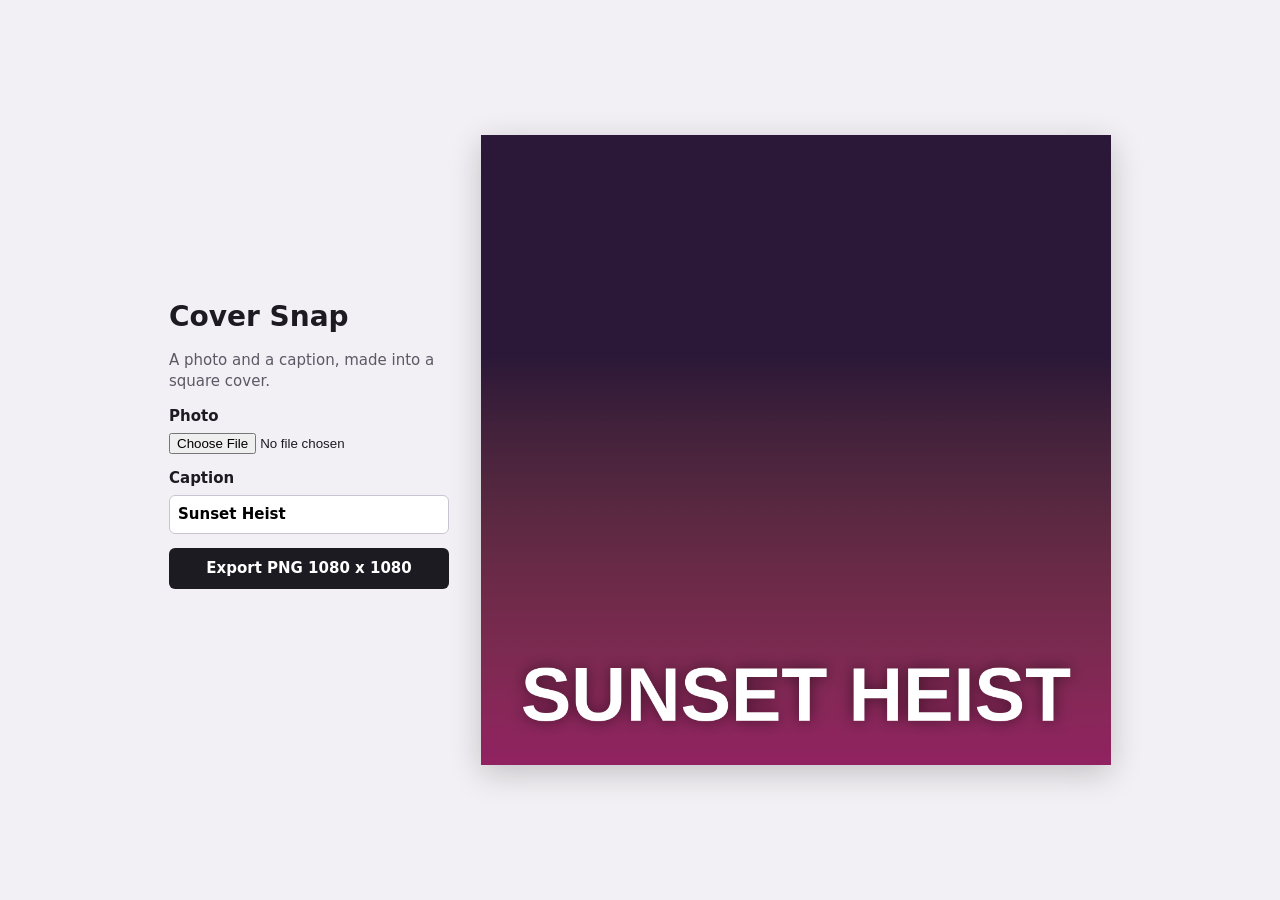
==== app/index.html @ b71f2266 "starter: kit scaffold for gta6-cover-art-01" ====
<!doctype html>
<html lang="en">
<head>
<meta charset="utf-8">
<meta name="viewport" content="width=device-width, initial-scale=1">
<title>Cover Snap</title>
<link rel="stylesheet" href="./style.css">
</head>
<body>
<main class="app">
  <section class="controls">
    <h1>Cover Snap</h1>
    <p>A photo and a caption, made into a square cover.</p>
    <label>Photo <input id="photo" type="file" accept="image/*"></label>
    <label>Caption <input id="caption" type="text" maxlength="40" value="Sunset Heist"></label>
    <button id="export" type="button">Export PNG 1080 x 1080</button>
    <p id="status" role="status"></p>
  </section>
  <canvas id="cover" width="1080" height="1080" aria-label="The cover"></canvas>
</main>
<script type="module" src="./src/main.js"></script>
</body>
</html>
---- app/style.css ----
html, body { margin: 0; height: 100%; background: #f2f0f4; color: #1d1b22; font: 15px/1.4 system-ui, sans-serif; }
.app { display: flex; gap: 32px; align-items: center; justify-content: center; height: 100%; padding: 24px; box-sizing: border-box; }
.controls { display: flex; flex-direction: column; gap: 14px; width: 280px; }
.controls h1 { margin: 0; font-size: 28px; }
.controls p { margin: 0; color: #5c5866; }
label { display: flex; flex-direction: column; gap: 6px; font-weight: 600; }
input[type=text] { font: inherit; padding: 8px; border: 1px solid #c9c4d1; border-radius: 6px; }
button { font: inherit; font-weight: 700; padding: 10px; border: 0; border-radius: 6px; background: #1d1b22; color: #fff; cursor: pointer; }
canvas { width: min(70vh, 60vw); height: min(70vh, 60vw); box-shadow: 0 8px 30px rgba(0, 0, 0, 0.2); }
body.shot-cover .controls { display: none; }
body.shot-cover .app { padding: 0; }
body.shot-cover canvas { width: 100vw; height: 100vh; box-shadow: none; }
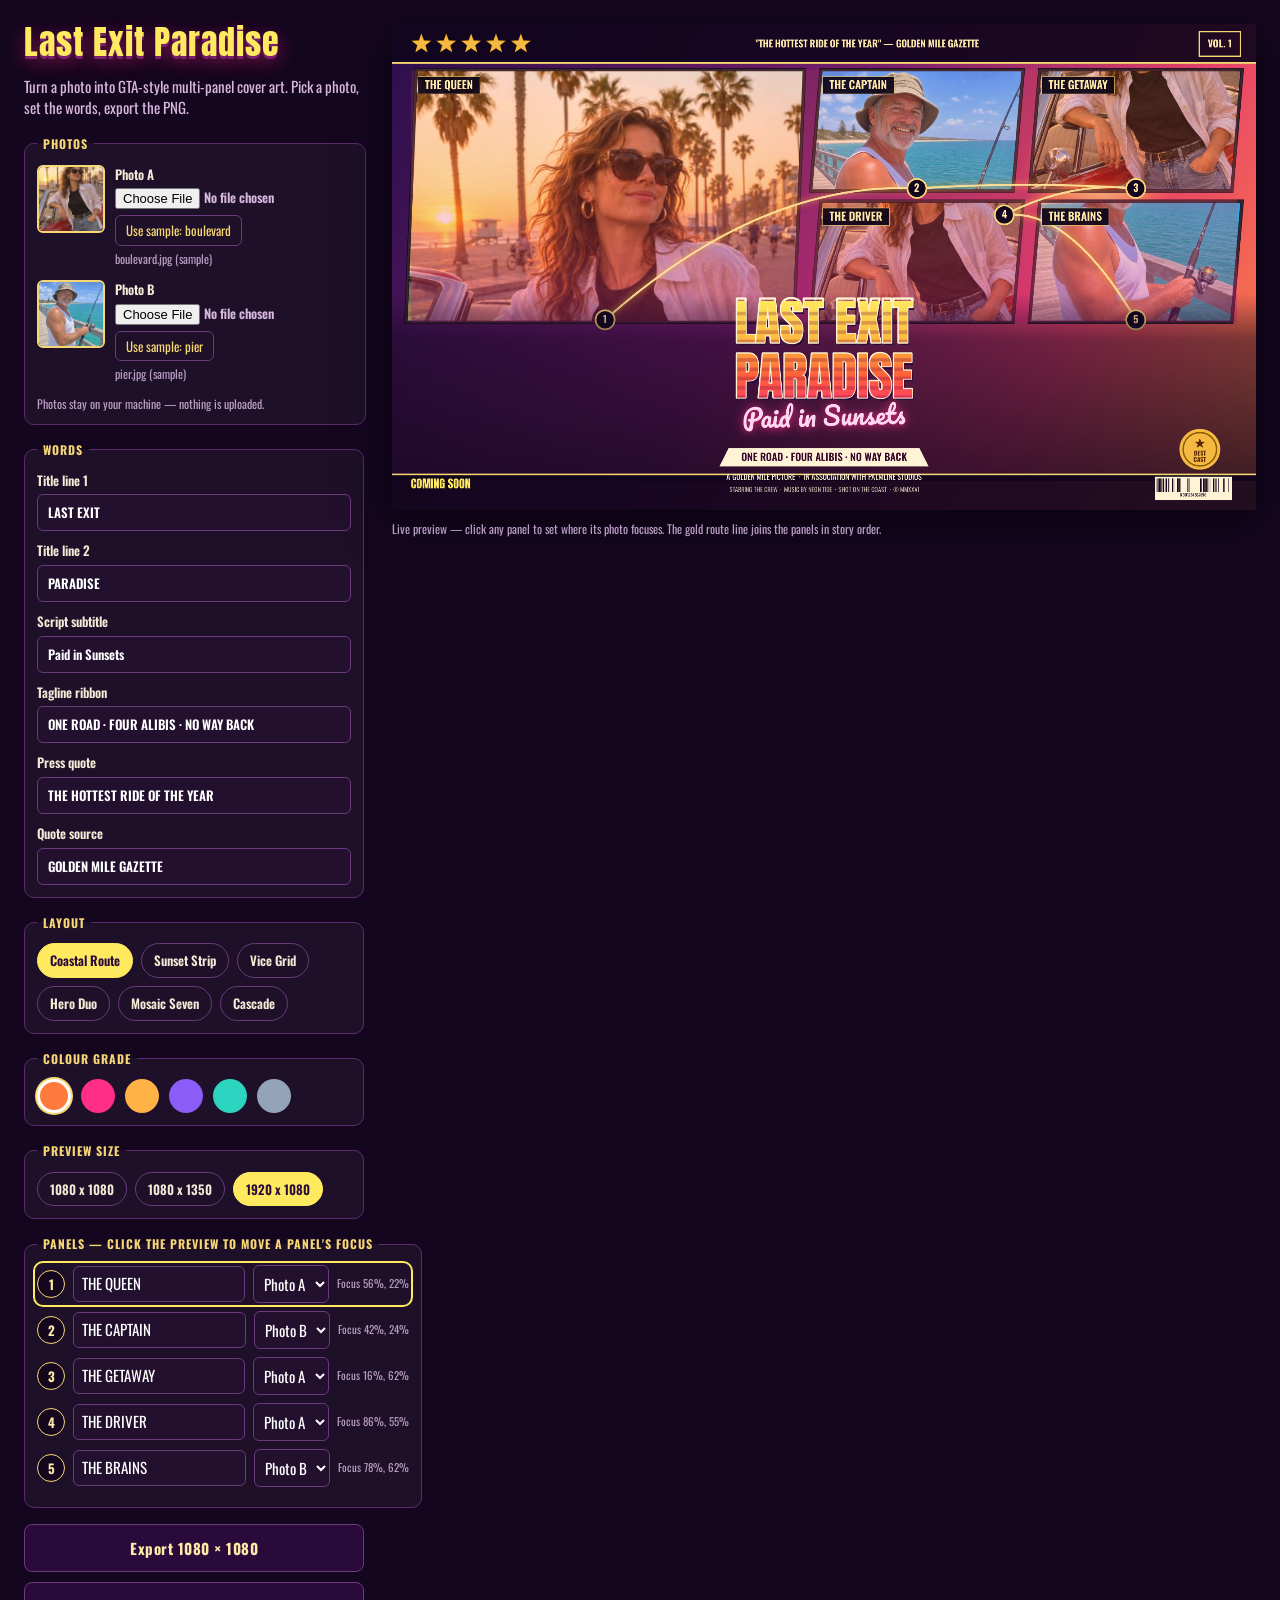
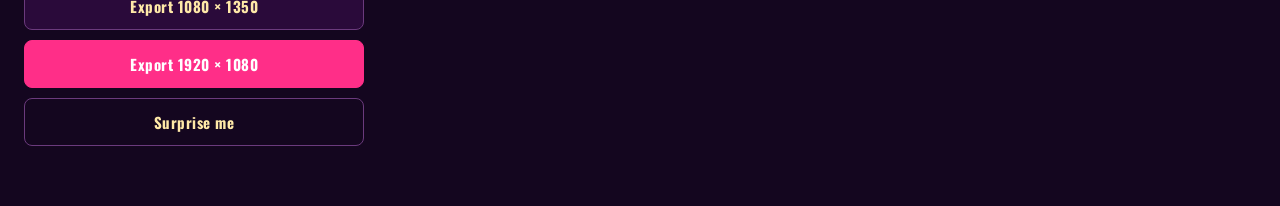
==== commit 63a42586: "Last Exit Paradise: GTA 6-style multi-panel cover maker - Canvas cover renderer: 6 slanted-panel lay" ====
--- a/app/index.html
+++ b/app/index.html
@@ -3,20 +3,78 @@
 <head>
 <meta charset="utf-8">
 <meta name="viewport" content="width=device-width, initial-scale=1">
-<title>Cover Snap</title>
+<title>Last Exit Paradise — GTA 6 Cover Art Maker</title>
 <link rel="stylesheet" href="./style.css">
 </head>
 <body>
 <main class="app">
-  <section class="controls">
-    <h1>Cover Snap</h1>
-    <p>A photo and a caption, made into a square cover.</p>
-    <label>Photo <input id="photo" type="file" accept="image/*"></label>
-    <label>Caption <input id="caption" type="text" maxlength="40" value="Sunset Heist"></label>
-    <button id="export" type="button">Export PNG 1080 x 1080</button>
+  <section class="controls" aria-label="Cover editor">
+    <h1>Last Exit Paradise</h1>
+    <p class="tag">Turn a photo into GTA-style multi-panel cover art. Pick a photo, set the words, export the PNG.</p>
+
+    <fieldset>
+      <legend>Photos</legend>
+      <div class="photo-row">
+        <img id="thumbA" class="thumb" alt="Photo A preview" hidden>
+        <div>
+          <label class="file-label">Photo A <input id="photoA" type="file" accept="image/*"></label>
+          <button id="sampleA" type="button" class="mini">Use sample: boulevard</button>
+          <p id="photoAName" class="file-name"></p>
+        </div>
+      </div>
+      <div class="photo-row">
+        <img id="thumbB" class="thumb" alt="Photo B preview" hidden>
+        <div>
+          <label class="file-label">Photo B <input id="photoB" type="file" accept="image/*"></label>
+          <button id="sampleB" type="button" class="mini">Use sample: pier</button>
+          <p id="photoBName" class="file-name"></p>
+        </div>
+      </div>
+      <p class="hint">Photos stay on your machine — nothing is uploaded.</p>
+    </fieldset>
+
+    <fieldset>
+      <legend>Words</legend>
+      <label>Title line 1 <input id="title" type="text" maxlength="24" value="LAST EXIT"></label>
+      <label>Title line 2 <input id="title2" type="text" maxlength="24" value="PARADISE"></label>
+      <label>Script subtitle <input id="subtitle" type="text" maxlength="32" value="Paid in Sunsets"></label>
+      <label>Tagline ribbon <input id="tagline" type="text" maxlength="48" value="ONE ROAD · FOUR ALIBIS · NO WAY BACK"></label>
+      <label>Press quote <input id="quote" type="text" maxlength="48" value="THE HOTTEST RIDE OF THE YEAR"></label>
+      <label>Quote source <input id="quoteSource" type="text" maxlength="28" value="GOLDEN MILE GAZETTE"></label>
+    </fieldset>
+
+    <fieldset>
+      <legend>Layout</legend>
+      <div id="layouts" class="chips" role="group" aria-label="Panel layout"></div>
+    </fieldset>
+
+    <fieldset>
+      <legend>Colour grade</legend>
+      <div id="grades" class="swatches" role="group" aria-label="Colour grade"></div>
+    </fieldset>
+
+    <fieldset>
+      <legend>Preview size</legend>
+      <div id="sizes" class="chips" role="group" aria-label="Export size"></div>
+    </fieldset>
+
+    <fieldset>
+      <legend>Panels — click the preview to move a panel's focus</legend>
+      <div id="panels"></div>
+    </fieldset>
+
+    <div class="exports">
+      <button id="exportSquare" type="button">Export 1080 × 1080</button>
+      <button id="exportPortrait" type="button">Export 1080 × 1350</button>
+      <button id="exportLandscape" type="button" class="primary">Export 1920 × 1080</button>
+      <button id="shuffle" type="button" class="ghost">Surprise me</button>
+    </div>
     <p id="status" role="status"></p>
   </section>
-  <canvas id="cover" width="1080" height="1080" aria-label="The cover"></canvas>
+  <section class="preview" aria-label="Live cover preview">
+    <canvas id="cover" width="1920" height="1080" aria-label="The cover"></canvas>
+    <p class="hint">Live preview — click any panel to set where its photo focuses. The gold route line joins the panels in story order.</p>
+  </section>
 </main>
 <script type="module" src="./src/main.js"></script>
 </body>
--- a/app/style.css
+++ b/app/style.css
@@ -1,12 +1,46 @@
-html, body { margin: 0; height: 100%; background: #f2f0f4; color: #1d1b22; font: 15px/1.4 system-ui, sans-serif; }
-.app { display: flex; gap: 32px; align-items: center; justify-content: center; height: 100%; padding: 24px; box-sizing: border-box; }
-.controls { display: flex; flex-direction: column; gap: 14px; width: 280px; }
-.controls h1 { margin: 0; font-size: 28px; }
-.controls p { margin: 0; color: #5c5866; }
-label { display: flex; flex-direction: column; gap: 6px; font-weight: 600; }
-input[type=text] { font: inherit; padding: 8px; border: 1px solid #c9c4d1; border-radius: 6px; }
-button { font: inherit; font-weight: 700; padding: 10px; border: 0; border-radius: 6px; background: #1d1b22; color: #fff; cursor: pointer; }
-canvas { width: min(70vh, 60vw); height: min(70vh, 60vw); box-shadow: 0 8px 30px rgba(0, 0, 0, 0.2); }
-body.shot-cover .controls { display: none; }
+@font-face { font-family: 'Anton'; src: url('./fonts/Anton-Regular.ttf') format('truetype'); font-display: swap; }
+@font-face { font-family: 'Pacifico'; src: url('./fonts/Pacifico-Regular.ttf') format('truetype'); font-display: swap; }
+@font-face { font-family: 'Oswald'; src: url('./fonts/Oswald-Variable.ttf') format('truetype'); font-weight: 200 700; font-display: swap; }
+
+html, body { margin: 0; min-height: 100%; background: #14061f; color: #f5ead6; font: 15px/1.45 'Oswald', system-ui, sans-serif; }
+.app { display: flex; gap: 28px; align-items: flex-start; justify-content: center; padding: 24px; box-sizing: border-box; }
+.controls { display: flex; flex-direction: column; gap: 16px; width: 340px; flex-shrink: 0; }
+.controls h1 { margin: 0; font: 34px/1.05 Anton, sans-serif; letter-spacing: 1px; color: #ffe95e; text-shadow: 0 3px 0 #7a1e6e, 0 6px 18px rgba(255, 46, 136, 0.5); }
+.tag { margin: 0; color: #d9b8e0; }
+fieldset { border: 1px solid #5b2a6e; border-radius: 10px; padding: 12px; margin: 0; background: rgba(255, 255, 255, 0.04); }
+legend { font-weight: 700; letter-spacing: 1px; text-transform: uppercase; font-size: 12px; color: #f7d774; padding: 0 6px; }
+label { display: flex; flex-direction: column; gap: 5px; font-weight: 600; font-size: 13px; margin-bottom: 10px; }
+label:last-child { margin-bottom: 0; }
+input[type=text] { font: inherit; padding: 8px 10px; border: 1px solid #6b3a7d; border-radius: 6px; background: #22102e; color: #fff; }
+input[type=file] { font: inherit; color: #d9b8e0; }
+.file-label { margin-bottom: 6px; }
+.mini { font: inherit; font-size: 13px; padding: 5px 10px; border: 1px solid #6b3a7d; border-radius: 6px; background: transparent; color: #f7d774; cursor: pointer; }
+.photo-row { display: flex; gap: 10px; align-items: flex-start; margin-bottom: 12px; }
+.thumb { width: 64px; height: 64px; object-fit: cover; border-radius: 6px; border: 2px solid #f7d774; }
+.file-name { margin: 4px 0 0; font-size: 12px; color: #b99cc4; }
+.hint { margin: 0; font-size: 12px; color: #b99cc4; }
+.chips { display: flex; flex-wrap: wrap; gap: 8px; }
+.chip { font: inherit; font-size: 13px; font-weight: 600; padding: 7px 12px; border: 1px solid #6b3a7d; border-radius: 999px; background: transparent; color: #f5ead6; cursor: pointer; }
+.chip.active { background: #ffe95e; color: #2a0a3a; border-color: #ffe95e; }
+.swatches { display: flex; gap: 10px; }
+.swatch { width: 34px; height: 34px; border-radius: 50%; border: 3px solid transparent; cursor: pointer; }
+.swatch.active { border-color: #fff; box-shadow: 0 0 0 2px #f7d774; }
+.panel-row { display: flex; gap: 8px; align-items: center; margin-bottom: 8px; }
+.panel-row.selected { outline: 2px solid #ffe95e; outline-offset: 2px; border-radius: 6px; }
+.panel-pick { width: 28px; height: 28px; flex-shrink: 0; border-radius: 50%; border: 1px solid #f7d774; background: #14061f; color: #ffe9a8; font: 700 13px Oswald, sans-serif; cursor: pointer; }
+.panel-row input[type=text] { flex: 1; margin: 0; padding: 6px 8px; }
+.panel-row select { font: inherit; padding: 6px; border-radius: 6px; background: #22102e; color: #fff; border: 1px solid #6b3a7d; }
+.panel-row .focus { font-size: 11px; color: #b99cc4; white-space: nowrap; }
+.exports { display: flex; flex-direction: column; gap: 10px; }
+.exports button { font: 700 15px Oswald, sans-serif; letter-spacing: 0.5px; padding: 12px; border: 0; border-radius: 8px; background: #2a0a3a; color: #ffe9a8; border: 1px solid #6b3a7d; cursor: pointer; }
+.exports button.primary { background: #ff2e88; color: #fff; border-color: #ff2e88; }
+.exports button.ghost { background: transparent; }
+#status { margin: 0; min-height: 20px; font-size: 13px; color: #f7d774; }
+.preview { flex: 1; min-width: 0; position: sticky; top: 24px; }
+.preview canvas { width: 100%; height: auto; display: block; box-shadow: 0 12px 44px rgba(0, 0, 0, 0.55); cursor: crosshair; background: #2b0f4a; }
+.preview .hint { margin-top: 10px; }
+body.shot-cover { background: #14061f; }
+body.shot-cover .controls, body.shot-cover .preview .hint { display: none; }
 body.shot-cover .app { padding: 0; }
-body.shot-cover canvas { width: 100vw; height: 100vh; box-shadow: none; }
+body.shot-cover .preview { position: static; }
+body.shot-cover canvas { width: 100vw; height: 100vh; object-fit: contain; box-shadow: none; }
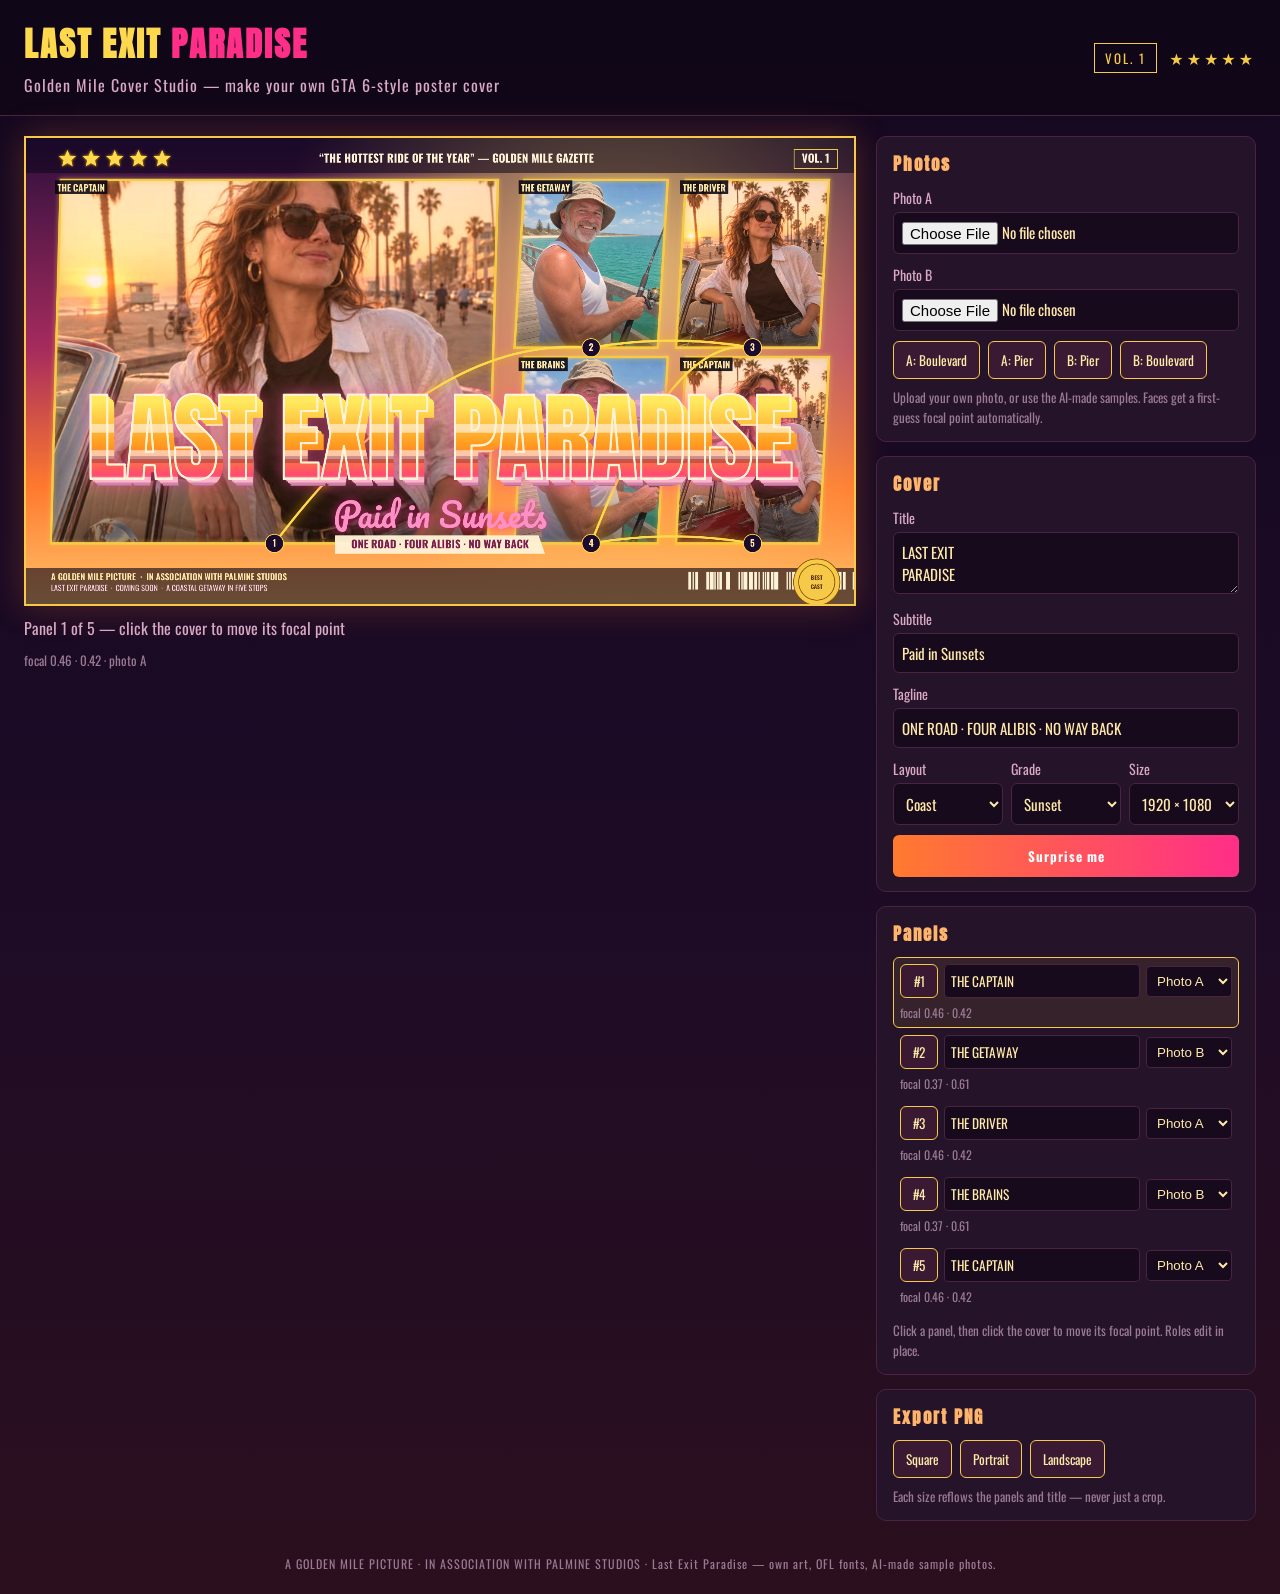
==== commit a2745368: "Last Exit Paradise (rebuild): GTA 6-style multi-panel cover maker Rebuild from spec in a fresh sessi" ====
--- a/app/index.html
+++ b/app/index.html
@@ -4,78 +4,81 @@
 <meta charset="utf-8">
 <meta name="viewport" content="width=device-width, initial-scale=1">
 <title>Last Exit Paradise — GTA 6 Cover Art Maker</title>
-<link rel="stylesheet" href="./style.css">
+<link rel="stylesheet" href="style.css">
 </head>
 <body>
-<main class="app">
-  <section class="controls" aria-label="Cover editor">
-    <h1>Last Exit Paradise</h1>
-    <p class="tag">Turn a photo into GTA-style multi-panel cover art. Pick a photo, set the words, export the PNG.</p>
-
-    <fieldset>
-      <legend>Photos</legend>
-      <div class="photo-row">
-        <img id="thumbA" class="thumb" alt="Photo A preview" hidden>
-        <div>
-          <label class="file-label">Photo A <input id="photoA" type="file" accept="image/*"></label>
-          <button id="sampleA" type="button" class="mini">Use sample: boulevard</button>
-          <p id="photoAName" class="file-name"></p>
-        </div>
+<header class="top">
+  <div>
+    <h1>LAST EXIT <span>PARADISE</span></h1>
+    <p class="sub">Golden Mile Cover Studio — make your own GTA 6-style poster cover</p>
+  </div>
+  <div class="top-right"><span class="badge">VOL. 1</span><span class="stars">★★★★★</span></div>
+</header>
+<main class="layout">
+  <section class="preview-col">
+    <div class="canvas-wrap"><canvas id="cover" width="1920" height="1080"></canvas></div>
+    <p id="selectedPanel" class="hint">Panel 1 of 5 — click the cover to move its focal point</p>
+    <p id="focalReadout" class="hint dim">focal 0.50 · 0.42 · photo A</p>
+  </section>
+  <aside class="controls">
+    <section class="card">
+      <h2>Photos</h2>
+      <label class="field">Photo A <input id="uploadA" type="file" accept="image/*"></label>
+      <label class="field">Photo B <input id="uploadB" type="file" accept="image/*"></label>
+      <div class="row">
+        <button id="sampleA" type="button">A: Boulevard</button>
+        <button id="sampleA2" type="button">A: Pier</button>
+        <button id="sampleB" type="button">B: Pier</button>
+        <button id="sampleB2" type="button">B: Boulevard</button>
       </div>
-      <div class="photo-row">
-        <img id="thumbB" class="thumb" alt="Photo B preview" hidden>
-        <div>
-          <label class="file-label">Photo B <input id="photoB" type="file" accept="image/*"></label>
-          <button id="sampleB" type="button" class="mini">Use sample: pier</button>
-          <p id="photoBName" class="file-name"></p>
-        </div>
+      <p class="note">Upload your own photo, or use the AI-made samples. Faces get a first-guess focal point automatically.</p>
+    </section>
+    <section class="card">
+      <h2>Cover</h2>
+      <label class="field">Title <textarea id="title" rows="2">LAST EXIT
+PARADISE</textarea></label>
+      <label class="field">Subtitle <input id="subtitle" type="text" value="Paid in Sunsets"></label>
+      <label class="field">Tagline <input id="tagline" type="text" value="ONE ROAD · FOUR ALIBIS · NO WAY BACK"></label>
+      <div class="grid3">
+        <label class="field">Layout
+          <select id="layout">
+            <option value="coast">Coast</option><option value="strip">Strip</option>
+            <option value="grid">Grid</option><option value="duo">Duo</option>
+            <option value="mosaic">Mosaic</option><option value="cascade">Cascade</option>
+          </select></label>
+        <label class="field">Grade
+          <select id="grade">
+            <option value="sunset">Sunset</option><option value="neon">Neon</option>
+            <option value="golden">Golden</option><option value="vice">Vice</option>
+            <option value="teal">Teal</option><option value="noir">Noir</option>
+          </select></label>
+        <label class="field">Size
+          <select id="size">
+            <option value="landscape">1920 × 1080</option>
+            <option value="square">1080 × 1080</option>
+            <option value="portrait">1080 × 1350</option>
+          </select></label>
       </div>
-      <p class="hint">Photos stay on your machine — nothing is uploaded.</p>
-    </fieldset>
-
-    <fieldset>
-      <legend>Words</legend>
-      <label>Title line 1 <input id="title" type="text" maxlength="24" value="LAST EXIT"></label>
-      <label>Title line 2 <input id="title2" type="text" maxlength="24" value="PARADISE"></label>
-      <label>Script subtitle <input id="subtitle" type="text" maxlength="32" value="Paid in Sunsets"></label>
-      <label>Tagline ribbon <input id="tagline" type="text" maxlength="48" value="ONE ROAD · FOUR ALIBIS · NO WAY BACK"></label>
-      <label>Press quote <input id="quote" type="text" maxlength="48" value="THE HOTTEST RIDE OF THE YEAR"></label>
-      <label>Quote source <input id="quoteSource" type="text" maxlength="28" value="GOLDEN MILE GAZETTE"></label>
-    </fieldset>
-
-    <fieldset>
-      <legend>Layout</legend>
-      <div id="layouts" class="chips" role="group" aria-label="Panel layout"></div>
-    </fieldset>
-
-    <fieldset>
-      <legend>Colour grade</legend>
-      <div id="grades" class="swatches" role="group" aria-label="Colour grade"></div>
-    </fieldset>
-
-    <fieldset>
-      <legend>Preview size</legend>
-      <div id="sizes" class="chips" role="group" aria-label="Export size"></div>
-    </fieldset>
-
-    <fieldset>
-      <legend>Panels — click the preview to move a panel's focus</legend>
-      <div id="panels"></div>
-    </fieldset>
-
-    <div class="exports">
-      <button id="exportSquare" type="button">Export 1080 × 1080</button>
-      <button id="exportPortrait" type="button">Export 1080 × 1350</button>
-      <button id="exportLandscape" type="button" class="primary">Export 1920 × 1080</button>
-      <button id="shuffle" type="button" class="ghost">Surprise me</button>
-    </div>
-    <p id="status" role="status"></p>
-  </section>
-  <section class="preview" aria-label="Live cover preview">
-    <canvas id="cover" width="1920" height="1080" aria-label="The cover"></canvas>
-    <p class="hint">Live preview — click any panel to set where its photo focuses. The gold route line joins the panels in story order.</p>
-  </section>
+      <button id="surprise" type="button" class="primary">Surprise me</button>
+    </section>
+    <section class="card">
+      <h2>Panels</h2>
+      <div id="panelList"></div>
+      <p class="note">Click a panel, then click the cover to move its focal point. Roles edit in place.</p>
+    </section>
+    <section class="card">
+      <h2>Export PNG</h2>
+      <div class="row">
+        <button type="button" data-export="square">Square</button>
+        <button type="button" data-export="portrait">Portrait</button>
+        <button type="button" data-export="landscape">Landscape</button>
+      </div>
+      <p class="note">Each size reflows the panels and title — never just a crop.</p>
+    </section>
+  </aside>
 </main>
-<script type="module" src="./src/main.js"></script>
+<div id="shotStage"></div>
+<footer class="foot">A GOLDEN MILE PICTURE · IN ASSOCIATION WITH PALMINE STUDIOS · Last Exit Paradise — own art, OFL fonts, AI-made sample photos.</footer>
+<script type="module" src="src/shots.js"></script>
 </body>
 </html>
--- a/app/style.css
+++ b/app/style.css
@@ -1,46 +1,48 @@
-@font-face { font-family: 'Anton'; src: url('./fonts/Anton-Regular.ttf') format('truetype'); font-display: swap; }
-@font-face { font-family: 'Pacifico'; src: url('./fonts/Pacifico-Regular.ttf') format('truetype'); font-display: swap; }
-@font-face { font-family: 'Oswald'; src: url('./fonts/Oswald-Variable.ttf') format('truetype'); font-weight: 200 700; font-display: swap; }
+/* Last Exit Paradise — dark sunset editor theme (rebuild, 2026-11-21). */
+@font-face { font-family: Anton; src: url(fonts/Anton-Regular.ttf) format('truetype'); font-display: swap; }
+@font-face { font-family: Pacifico; src: url(fonts/Pacifico-Regular.ttf) format('truetype'); font-display: swap; }
+@font-face { font-family: Oswald; src: url(fonts/Oswald-Variable.ttf) format('truetype'); font-display: swap; }
 
-html, body { margin: 0; min-height: 100%; background: #14061f; color: #f5ead6; font: 15px/1.45 'Oswald', system-ui, sans-serif; }
-.app { display: flex; gap: 28px; align-items: flex-start; justify-content: center; padding: 24px; box-sizing: border-box; }
-.controls { display: flex; flex-direction: column; gap: 16px; width: 340px; flex-shrink: 0; }
-.controls h1 { margin: 0; font: 34px/1.05 Anton, sans-serif; letter-spacing: 1px; color: #ffe95e; text-shadow: 0 3px 0 #7a1e6e, 0 6px 18px rgba(255, 46, 136, 0.5); }
-.tag { margin: 0; color: #d9b8e0; }
-fieldset { border: 1px solid #5b2a6e; border-radius: 10px; padding: 12px; margin: 0; background: rgba(255, 255, 255, 0.04); }
-legend { font-weight: 700; letter-spacing: 1px; text-transform: uppercase; font-size: 12px; color: #f7d774; padding: 0 6px; }
-label { display: flex; flex-direction: column; gap: 5px; font-weight: 600; font-size: 13px; margin-bottom: 10px; }
-label:last-child { margin-bottom: 0; }
-input[type=text] { font: inherit; padding: 8px 10px; border: 1px solid #6b3a7d; border-radius: 6px; background: #22102e; color: #fff; }
-input[type=file] { font: inherit; color: #d9b8e0; }
-.file-label { margin-bottom: 6px; }
-.mini { font: inherit; font-size: 13px; padding: 5px 10px; border: 1px solid #6b3a7d; border-radius: 6px; background: transparent; color: #f7d774; cursor: pointer; }
-.photo-row { display: flex; gap: 10px; align-items: flex-start; margin-bottom: 12px; }
-.thumb { width: 64px; height: 64px; object-fit: cover; border-radius: 6px; border: 2px solid #f7d774; }
-.file-name { margin: 4px 0 0; font-size: 12px; color: #b99cc4; }
-.hint { margin: 0; font-size: 12px; color: #b99cc4; }
-.chips { display: flex; flex-wrap: wrap; gap: 8px; }
-.chip { font: inherit; font-size: 13px; font-weight: 600; padding: 7px 12px; border: 1px solid #6b3a7d; border-radius: 999px; background: transparent; color: #f5ead6; cursor: pointer; }
-.chip.active { background: #ffe95e; color: #2a0a3a; border-color: #ffe95e; }
-.swatches { display: flex; gap: 10px; }
-.swatch { width: 34px; height: 34px; border-radius: 50%; border: 3px solid transparent; cursor: pointer; }
-.swatch.active { border-color: #fff; box-shadow: 0 0 0 2px #f7d774; }
-.panel-row { display: flex; gap: 8px; align-items: center; margin-bottom: 8px; }
-.panel-row.selected { outline: 2px solid #ffe95e; outline-offset: 2px; border-radius: 6px; }
-.panel-pick { width: 28px; height: 28px; flex-shrink: 0; border-radius: 50%; border: 1px solid #f7d774; background: #14061f; color: #ffe9a8; font: 700 13px Oswald, sans-serif; cursor: pointer; }
-.panel-row input[type=text] { flex: 1; margin: 0; padding: 6px 8px; }
-.panel-row select { font: inherit; padding: 6px; border-radius: 6px; background: #22102e; color: #fff; border: 1px solid #6b3a7d; }
-.panel-row .focus { font-size: 11px; color: #b99cc4; white-space: nowrap; }
-.exports { display: flex; flex-direction: column; gap: 10px; }
-.exports button { font: 700 15px Oswald, sans-serif; letter-spacing: 0.5px; padding: 12px; border: 0; border-radius: 8px; background: #2a0a3a; color: #ffe9a8; border: 1px solid #6b3a7d; cursor: pointer; }
-.exports button.primary { background: #ff2e88; color: #fff; border-color: #ff2e88; }
-.exports button.ghost { background: transparent; }
-#status { margin: 0; min-height: 20px; font-size: 13px; color: #f7d774; }
-.preview { flex: 1; min-width: 0; position: sticky; top: 24px; }
-.preview canvas { width: 100%; height: auto; display: block; box-shadow: 0 12px 44px rgba(0, 0, 0, 0.55); cursor: crosshair; background: #2b0f4a; }
-.preview .hint { margin-top: 10px; }
-body.shot-cover { background: #14061f; }
-body.shot-cover .controls, body.shot-cover .preview .hint { display: none; }
-body.shot-cover .app { padding: 0; }
-body.shot-cover .preview { position: static; }
-body.shot-cover canvas { width: 100vw; height: 100vh; object-fit: contain; box-shadow: none; }
+:root {
+  --bg: #14081f; --bg2: #221028; --card: #241329; --line: #4a2340;
+  --ink: #ffe9a8; --ink-dim: #d9a8c2; --gold: #f7c948; --pink: #ff2e88; --orange: #ff7a2f;
+}
+* { box-sizing: border-box; }
+body { margin: 0; background: linear-gradient(180deg, var(--bg), #1d0b26 55%, #2b0f1e); color: var(--ink); font-family: Oswald, system-ui, sans-serif; min-height: 100vh; }
+.top { display: flex; justify-content: space-between; align-items: center; gap: 16px; padding: 18px 24px; border-bottom: 1px solid var(--line); background: rgba(0,0,0,0.25); }
+.top h1 { font-family: Anton, sans-serif; font-size: 34px; letter-spacing: 2px; margin: 0; color: #ffd94d; }
+.top h1 span { color: var(--pink); }
+.sub { margin: 4px 0 0; color: var(--ink-dim); letter-spacing: 1px; }
+.top-right { display: flex; gap: 12px; align-items: center; }
+.badge { border: 1px solid var(--gold); color: var(--gold); padding: 4px 10px; letter-spacing: 2px; font-size: 13px; }
+.stars { color: var(--gold); letter-spacing: 3px; }
+.layout { display: grid; grid-template-columns: minmax(0, 1fr) 380px; gap: 20px; padding: 20px 24px; align-items: start; }
+.preview-col { min-width: 0; }
+.canvas-wrap { border: 2px solid var(--gold); box-shadow: 0 0 32px rgba(255,122,47,0.25); background: #000; }
+.canvas-wrap canvas { display: block; width: 100%; height: auto; cursor: crosshair; }
+.hint { margin: 10px 0 0; color: var(--ink-dim); }
+.hint.dim { color: #9a7a92; font-size: 13px; }
+.controls { display: flex; flex-direction: column; gap: 14px; }
+.card { background: var(--card); border: 1px solid var(--line); border-radius: 10px; padding: 14px 16px; }
+.card h2 { font-family: Anton, sans-serif; letter-spacing: 2px; font-size: 17px; margin: 0 0 10px; color: #ffb46b; }
+.field { display: block; margin-bottom: 10px; font-size: 14px; color: var(--ink-dim); }
+.field input, .field select, .field textarea { width: 100%; margin-top: 4px; background: #160a1c; color: var(--ink); border: 1px solid var(--line); border-radius: 6px; padding: 8px; font-family: inherit; font-size: 15px; }
+.row { display: flex; flex-wrap: wrap; gap: 8px; }
+.grid3 { display: grid; grid-template-columns: 1fr 1fr 1fr; gap: 8px; }
+button { background: #3a1a33; color: var(--ink); border: 1px solid var(--gold); border-radius: 6px; padding: 8px 12px; cursor: pointer; font-family: inherit; }
+button:hover { background: #4d2343; }
+button.primary { width: 100%; background: linear-gradient(90deg, var(--orange), var(--pink)); border: none; color: #fff; font-weight: 700; letter-spacing: 1px; padding: 11px; }
+.note { font-size: 13px; color: #9a7a92; margin: 8px 0 0; }
+.panel-row { display: grid; grid-template-columns: 38px 1fr 86px; gap: 6px; align-items: center; padding: 6px; border: 1px solid transparent; border-radius: 6px; }
+.panel-row.selected { border-color: var(--gold); background: rgba(247,201,72,0.08); }
+.panel-pick { padding: 6px 4px; }
+.role-input { background: #160a1c; color: var(--ink); border: 1px solid var(--line); border-radius: 4px; padding: 6px; font-family: inherit; text-transform: uppercase; }
+.photo-select { background: #160a1c; color: var(--ink); border: 1px solid var(--line); border-radius: 4px; padding: 6px; }
+.focal { grid-column: 1 / -1; font-size: 12px; color: #9a7a92; }
+.foot { padding: 14px 24px 22px; color: #9a7a92; font-size: 12px; letter-spacing: 1px; text-align: center; }
+#shotStage:empty { display: none; }
+body.shot-cover .top, body.shot-cover .layout, body.shot-cover .foot { display: none; }
+body.shot-cover { background: #000; }
+body.shot-cover #shotStage { display: flex; align-items: center; justify-content: center; min-height: 100vh; }
+body.shot-cover #shotStage canvas { display: block; }
+@media (max-width: 900px) { .layout { grid-template-columns: 1fr; } }
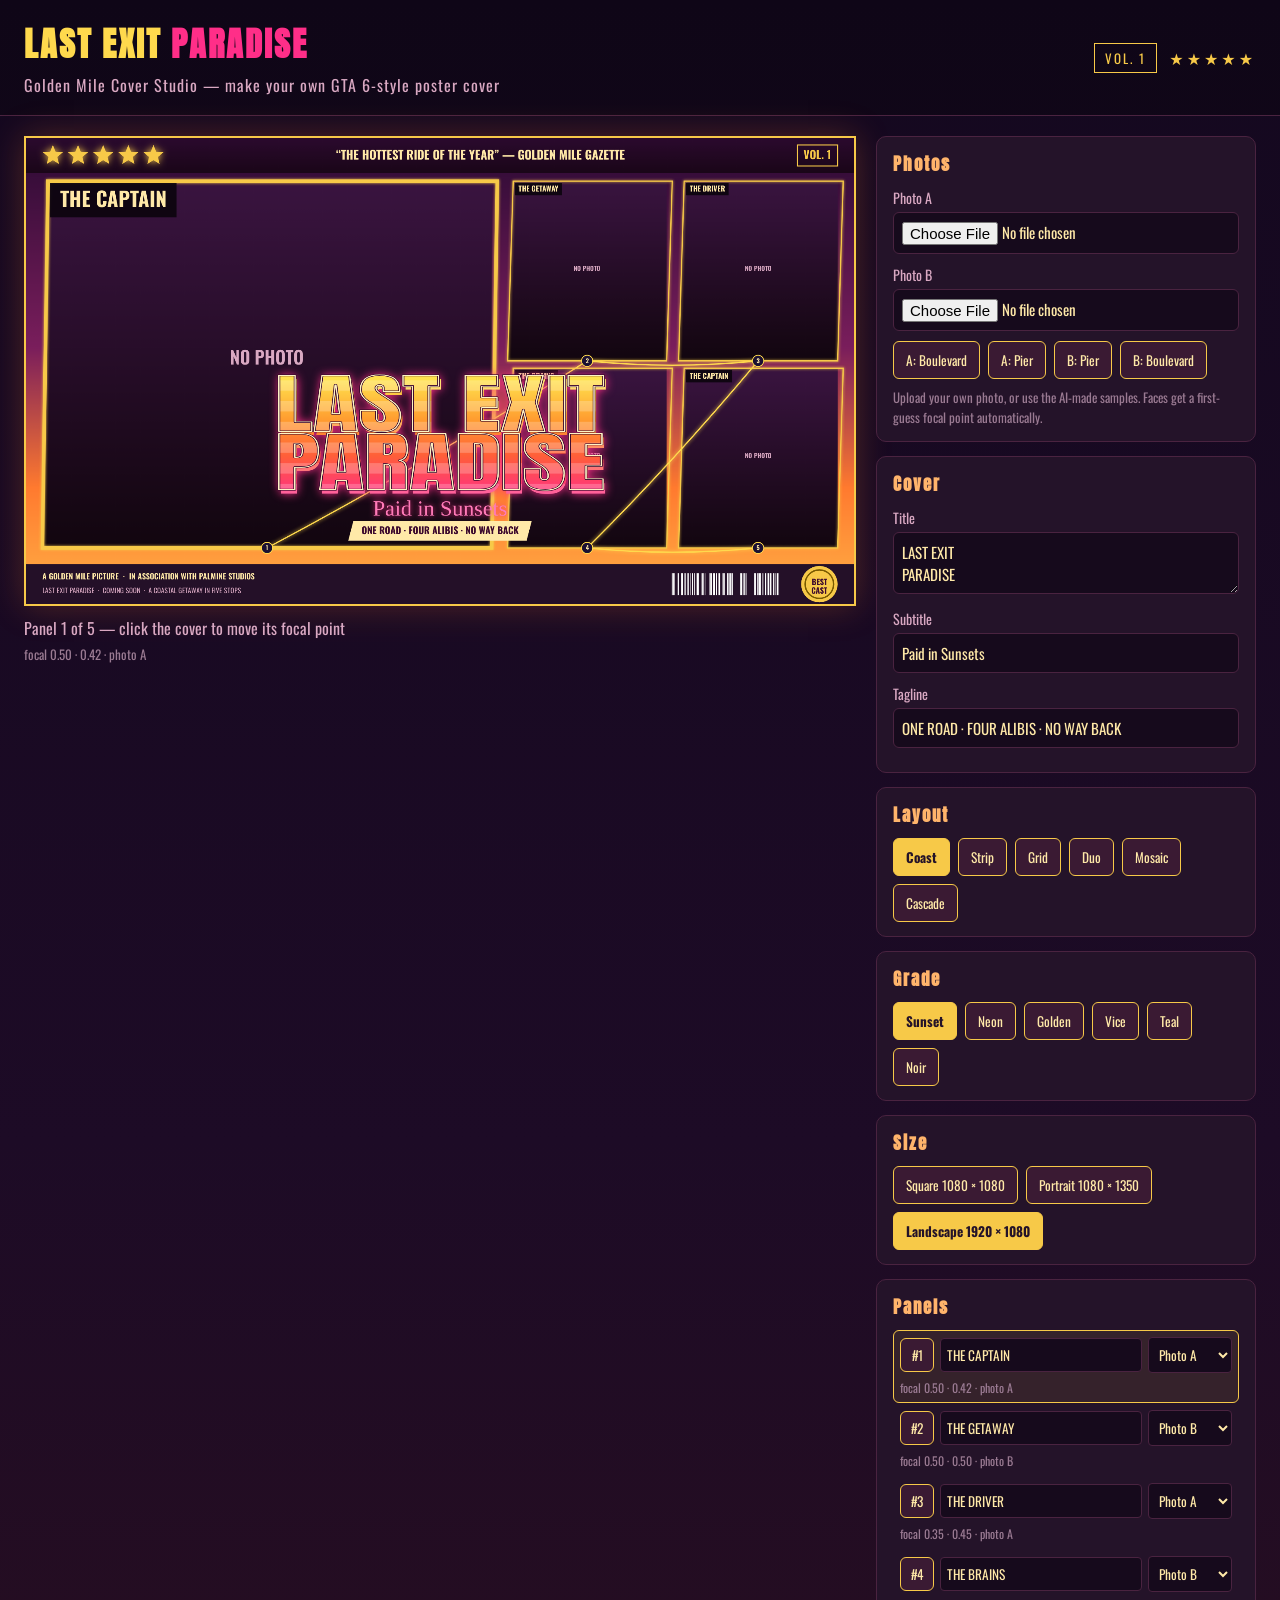
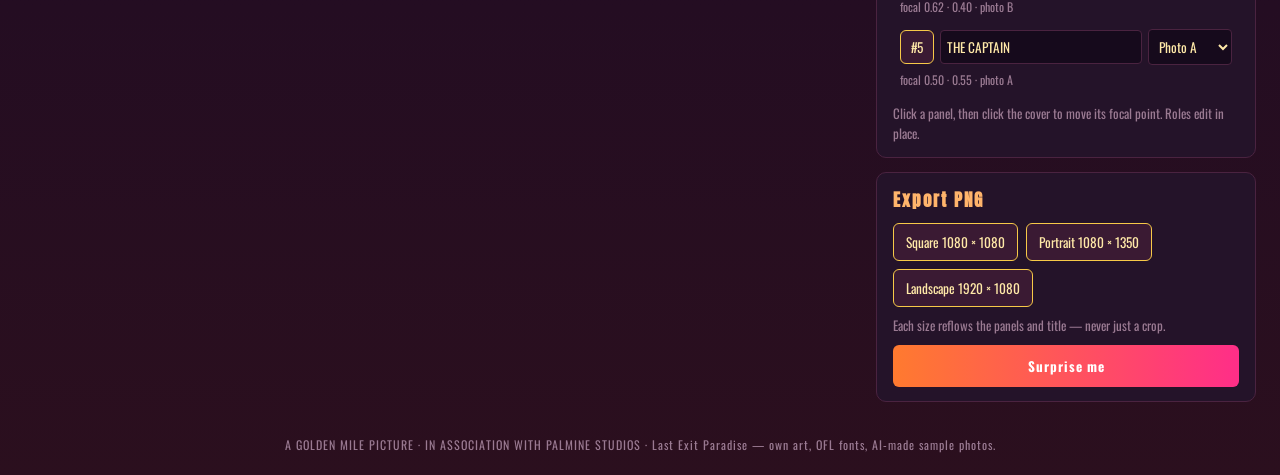
==== commit bd122f54: "Round 3: full rebuild under recording 01a1fba3" ====
--- a/app/index.html
+++ b/app/index.html
@@ -3,80 +3,92 @@
 <head>
 <meta charset="utf-8">
 <meta name="viewport" content="width=device-width, initial-scale=1">
-<title>Last Exit Paradise — GTA 6 Cover Art Maker</title>
+<title>Last Exit Paradise — Golden Mile Cover Studio</title>
 <link rel="stylesheet" href="style.css">
 </head>
 <body>
-<header class="top">
-  <div>
-    <h1>LAST EXIT <span>PARADISE</span></h1>
-    <p class="sub">Golden Mile Cover Studio — make your own GTA 6-style poster cover</p>
+<header class="masthead">
+  <div class="masthead-title">
+    <h1><span class="h1-a">LAST EXIT</span> <span class="h1-b">PARADISE</span></h1>
+    <p class="masthead-sub">Golden Mile Cover Studio — make your own GTA 6-style poster cover</p>
   </div>
-  <div class="top-right"><span class="badge">VOL. 1</span><span class="stars">★★★★★</span></div>
+  <div class="masthead-mark">
+    <span class="vol-badge">VOL. 1</span>
+    <span class="masthead-stars" aria-label="five stars">★★★★★</span>
+  </div>
 </header>
-<main class="layout">
-  <section class="preview-col">
-    <div class="canvas-wrap"><canvas id="cover" width="1920" height="1080"></canvas></div>
-    <p id="selectedPanel" class="hint">Panel 1 of 5 — click the cover to move its focal point</p>
-    <p id="focalReadout" class="hint dim">focal 0.50 · 0.42 · photo A</p>
+
+<main class="studio">
+  <section class="preview" aria-label="Cover preview">
+    <div class="canvas-wrap">
+      <canvas id="cover" width="1920" height="1080"></canvas>
+    </div>
+    <p id="focalReadout" class="focal-readout">Panel 1 of 5 — click the cover to move its focal point</p>
+    <p id="hint" class="hint">focal 0.50 · 0.42 · photo A</p>
   </section>
-  <aside class="controls">
+
+  <aside class="controls" aria-label="Cover controls">
     <section class="card">
       <h2>Photos</h2>
-      <label class="field">Photo A <input id="uploadA" type="file" accept="image/*"></label>
-      <label class="field">Photo B <input id="uploadB" type="file" accept="image/*"></label>
-      <div class="row">
-        <button id="sampleA" type="button">A: Boulevard</button>
-        <button id="sampleA2" type="button">A: Pier</button>
-        <button id="sampleB" type="button">B: Pier</button>
-        <button id="sampleB2" type="button">B: Boulevard</button>
+      <label class="field">Photo A
+        <input id="photoA" type="file" accept="image/*">
+      </label>
+      <label class="field">Photo B
+        <input id="photoB" type="file" accept="image/*">
+      </label>
+      <div class="sample-row">
+        <button type="button" data-slot="A" data-photo="boulevard">A: Boulevard</button>
+        <button type="button" data-slot="A" data-photo="pier">A: Pier</button>
+        <button type="button" data-slot="B" data-photo="pier">B: Pier</button>
+        <button type="button" data-slot="B" data-photo="boulevard">B: Boulevard</button>
       </div>
       <p class="note">Upload your own photo, or use the AI-made samples. Faces get a first-guess focal point automatically.</p>
     </section>
+
     <section class="card">
       <h2>Cover</h2>
-      <label class="field">Title <textarea id="title" rows="2">LAST EXIT
-PARADISE</textarea></label>
-      <label class="field">Subtitle <input id="subtitle" type="text" value="Paid in Sunsets"></label>
-      <label class="field">Tagline <input id="tagline" type="text" value="ONE ROAD · FOUR ALIBIS · NO WAY BACK"></label>
-      <div class="grid3">
-        <label class="field">Layout
-          <select id="layout">
-            <option value="coast">Coast</option><option value="strip">Strip</option>
-            <option value="grid">Grid</option><option value="duo">Duo</option>
-            <option value="mosaic">Mosaic</option><option value="cascade">Cascade</option>
-          </select></label>
-        <label class="field">Grade
-          <select id="grade">
-            <option value="sunset">Sunset</option><option value="neon">Neon</option>
-            <option value="golden">Golden</option><option value="vice">Vice</option>
-            <option value="teal">Teal</option><option value="noir">Noir</option>
-          </select></label>
-        <label class="field">Size
-          <select id="size">
-            <option value="landscape">1920 × 1080</option>
-            <option value="square">1080 × 1080</option>
-            <option value="portrait">1080 × 1350</option>
-          </select></label>
-      </div>
-      <button id="surprise" type="button" class="primary">Surprise me</button>
+      <label class="field">Title
+        <textarea id="titleInput" rows="2">LAST EXIT
+PARADISE</textarea>
+      </label>
+      <label class="field">Subtitle
+        <input id="subtitleInput" type="text" value="Paid in Sunsets">
+      </label>
+      <label class="field">Tagline
+        <input id="taglineInput" type="text" value="ONE ROAD · FOUR ALIBIS · NO WAY BACK">
+      </label>
     </section>
+
+    <section class="card">
+      <h2>Layout</h2>
+      <div id="layoutPicker" class="picker"></div>
+    </section>
+
+    <section class="card">
+      <h2>Grade</h2>
+      <div id="gradePicker" class="picker"></div>
+    </section>
+
+    <section class="card">
+      <h2>Size</h2>
+      <div id="sizePicker" class="picker"></div>
+    </section>
+
     <section class="card">
       <h2>Panels</h2>
-      <div id="panelList"></div>
+      <div id="panelList" class="panel-list"></div>
       <p class="note">Click a panel, then click the cover to move its focal point. Roles edit in place.</p>
     </section>
+
     <section class="card">
       <h2>Export PNG</h2>
-      <div class="row">
-        <button type="button" data-export="square">Square</button>
-        <button type="button" data-export="portrait">Portrait</button>
-        <button type="button" data-export="landscape">Landscape</button>
-      </div>
+      <div id="exportBtns" class="export-row"></div>
       <p class="note">Each size reflows the panels and title — never just a crop.</p>
+      <button id="surpriseBtn" type="button" class="surprise">Surprise me</button>
     </section>
   </aside>
 </main>
+
 <div id="shotStage"></div>
 <footer class="foot">A GOLDEN MILE PICTURE · IN ASSOCIATION WITH PALMINE STUDIOS · Last Exit Paradise — own art, OFL fonts, AI-made sample photos.</footer>
 <script type="module" src="src/shots.js"></script>
--- a/app/style.css
+++ b/app/style.css
@@ -1,4 +1,4 @@
-/* Last Exit Paradise — dark sunset editor theme (rebuild, 2026-11-21). */
+/* Last Exit Paradise — dark sunset editor theme (round-3 rebuild, 2026-11-21). */
 @font-face { font-family: Anton; src: url(fonts/Anton-Regular.ttf) format('truetype'); font-display: swap; }
 @font-face { font-family: Pacifico; src: url(fonts/Pacifico-Regular.ttf) format('truetype'); font-display: swap; }
 @font-face { font-family: Oswald; src: url(fonts/Oswald-Variable.ttf) format('truetype'); font-display: swap; }
@@ -8,41 +8,62 @@
   --ink: #ffe9a8; --ink-dim: #d9a8c2; --gold: #f7c948; --pink: #ff2e88; --orange: #ff7a2f;
 }
 * { box-sizing: border-box; }
-body { margin: 0; background: linear-gradient(180deg, var(--bg), #1d0b26 55%, #2b0f1e); color: var(--ink); font-family: Oswald, system-ui, sans-serif; min-height: 100vh; }
-.top { display: flex; justify-content: space-between; align-items: center; gap: 16px; padding: 18px 24px; border-bottom: 1px solid var(--line); background: rgba(0,0,0,0.25); }
-.top h1 { font-family: Anton, sans-serif; font-size: 34px; letter-spacing: 2px; margin: 0; color: #ffd94d; }
-.top h1 span { color: var(--pink); }
-.sub { margin: 4px 0 0; color: var(--ink-dim); letter-spacing: 1px; }
-.top-right { display: flex; gap: 12px; align-items: center; }
-.badge { border: 1px solid var(--gold); color: var(--gold); padding: 4px 10px; letter-spacing: 2px; font-size: 13px; }
-.stars { color: var(--gold); letter-spacing: 3px; }
-.layout { display: grid; grid-template-columns: minmax(0, 1fr) 380px; gap: 20px; padding: 20px 24px; align-items: start; }
-.preview-col { min-width: 0; }
-.canvas-wrap { border: 2px solid var(--gold); box-shadow: 0 0 32px rgba(255,122,47,0.25); background: #000; }
+body {
+  margin: 0; min-height: 100vh; color: var(--ink);
+  font-family: Oswald, system-ui, sans-serif;
+  background: linear-gradient(180deg, var(--bg), #1d0b26 55%, #2b0f1e);
+}
+.masthead {
+  display: flex; justify-content: space-between; align-items: center; gap: 16px;
+  padding: 18px 24px; border-bottom: 1px solid var(--line); background: rgba(0, 0, 0, 0.25);
+}
+.masthead h1 { font-family: Anton, sans-serif; font-size: 34px; letter-spacing: 2px; margin: 0; }
+.h1-a { color: #ffd94d; }
+.h1-b { color: var(--pink); }
+.masthead-sub { margin: 4px 0 0; color: var(--ink-dim); letter-spacing: 1px; }
+.masthead-mark { display: flex; gap: 12px; align-items: center; }
+.vol-badge { border: 1px solid var(--gold); color: var(--gold); padding: 4px 10px; letter-spacing: 2px; font-size: 13px; }
+.masthead-stars { color: var(--gold); letter-spacing: 3px; }
+.studio { display: grid; grid-template-columns: minmax(0, 1fr) 380px; gap: 20px; padding: 20px 24px; align-items: start; }
+.preview { min-width: 0; }
+.canvas-wrap { border: 2px solid var(--gold); box-shadow: 0 0 32px rgba(255, 122, 47, 0.25); background: #000; }
 .canvas-wrap canvas { display: block; width: 100%; height: auto; cursor: crosshair; }
-.hint { margin: 10px 0 0; color: var(--ink-dim); }
-.hint.dim { color: #9a7a92; font-size: 13px; }
+.focal-readout { margin: 10px 0 0; color: var(--ink-dim); }
+.hint { margin: 4px 0 0; color: #9a7a92; font-size: 13px; }
 .controls { display: flex; flex-direction: column; gap: 14px; }
 .card { background: var(--card); border: 1px solid var(--line); border-radius: 10px; padding: 14px 16px; }
 .card h2 { font-family: Anton, sans-serif; letter-spacing: 2px; font-size: 17px; margin: 0 0 10px; color: #ffb46b; }
 .field { display: block; margin-bottom: 10px; font-size: 14px; color: var(--ink-dim); }
-.field input, .field select, .field textarea { width: 100%; margin-top: 4px; background: #160a1c; color: var(--ink); border: 1px solid var(--line); border-radius: 6px; padding: 8px; font-family: inherit; font-size: 15px; }
-.row { display: flex; flex-wrap: wrap; gap: 8px; }
-.grid3 { display: grid; grid-template-columns: 1fr 1fr 1fr; gap: 8px; }
-button { background: #3a1a33; color: var(--ink); border: 1px solid var(--gold); border-radius: 6px; padding: 8px 12px; cursor: pointer; font-family: inherit; }
+.field input, .field textarea { width: 100%; margin-top: 4px; background: #160a1c; color: var(--ink); border: 1px solid var(--line); border-radius: 6px; padding: 8px; font-family: inherit; font-size: 15px; }
+.sample-row, .picker, .export-row { display: flex; flex-wrap: wrap; gap: 8px; }
+button {
+  background: #3a1a33; color: var(--ink); border: 1px solid var(--gold);
+  border-radius: 6px; padding: 8px 12px; cursor: pointer; font-family: inherit;
+}
 button:hover { background: #4d2343; }
-button.primary { width: 100%; background: linear-gradient(90deg, var(--orange), var(--pink)); border: none; color: #fff; font-weight: 700; letter-spacing: 1px; padding: 11px; }
+button.on { background: var(--gold); color: #241329; font-weight: 700; }
+button.surprise {
+  width: 100%; margin-top: 10px; padding: 11px; border: none; color: #fff;
+  font-weight: 700; letter-spacing: 1px;
+  background: linear-gradient(90deg, var(--orange), var(--pink));
+}
 .note { font-size: 13px; color: #9a7a92; margin: 8px 0 0; }
-.panel-row { display: grid; grid-template-columns: 38px 1fr 86px; gap: 6px; align-items: center; padding: 6px; border: 1px solid transparent; border-radius: 6px; }
-.panel-row.selected { border-color: var(--gold); background: rgba(247,201,72,0.08); }
-.panel-pick { padding: 6px 4px; }
-.role-input { background: #160a1c; color: var(--ink); border: 1px solid var(--line); border-radius: 4px; padding: 6px; font-family: inherit; text-transform: uppercase; }
-.photo-select { background: #160a1c; color: var(--ink); border: 1px solid var(--line); border-radius: 4px; padding: 6px; }
-.focal { grid-column: 1 / -1; font-size: 12px; color: #9a7a92; }
+.panel-row {
+  display: grid; grid-template-columns: 34px 1fr 84px; gap: 6px; align-items: center;
+  padding: 6px; border: 1px solid transparent; border-radius: 6px;
+}
+.panel-row.selected { border-color: var(--gold); background: rgba(247, 201, 72, 0.08); }
+.panel-row button { padding: 6px 4px; }
+.role-input, .photo-select {
+  background: #160a1c; color: var(--ink); border: 1px solid var(--line);
+  border-radius: 4px; padding: 6px; font-family: inherit;
+}
+.role-input { text-transform: uppercase; }
+.panel-focal { grid-column: 1 / -1; font-size: 12px; color: #9a7a92; }
 .foot { padding: 14px 24px 22px; color: #9a7a92; font-size: 12px; letter-spacing: 1px; text-align: center; }
 #shotStage:empty { display: none; }
-body.shot-cover .top, body.shot-cover .layout, body.shot-cover .foot { display: none; }
+body.shot-cover .masthead, body.shot-cover .studio, body.shot-cover .foot { display: none; }
 body.shot-cover { background: #000; }
 body.shot-cover #shotStage { display: flex; align-items: center; justify-content: center; min-height: 100vh; }
 body.shot-cover #shotStage canvas { display: block; }
-@media (max-width: 900px) { .layout { grid-template-columns: 1fr; } }
+@media (max-width: 900px) { .studio { grid-template-columns: 1fr; } }
